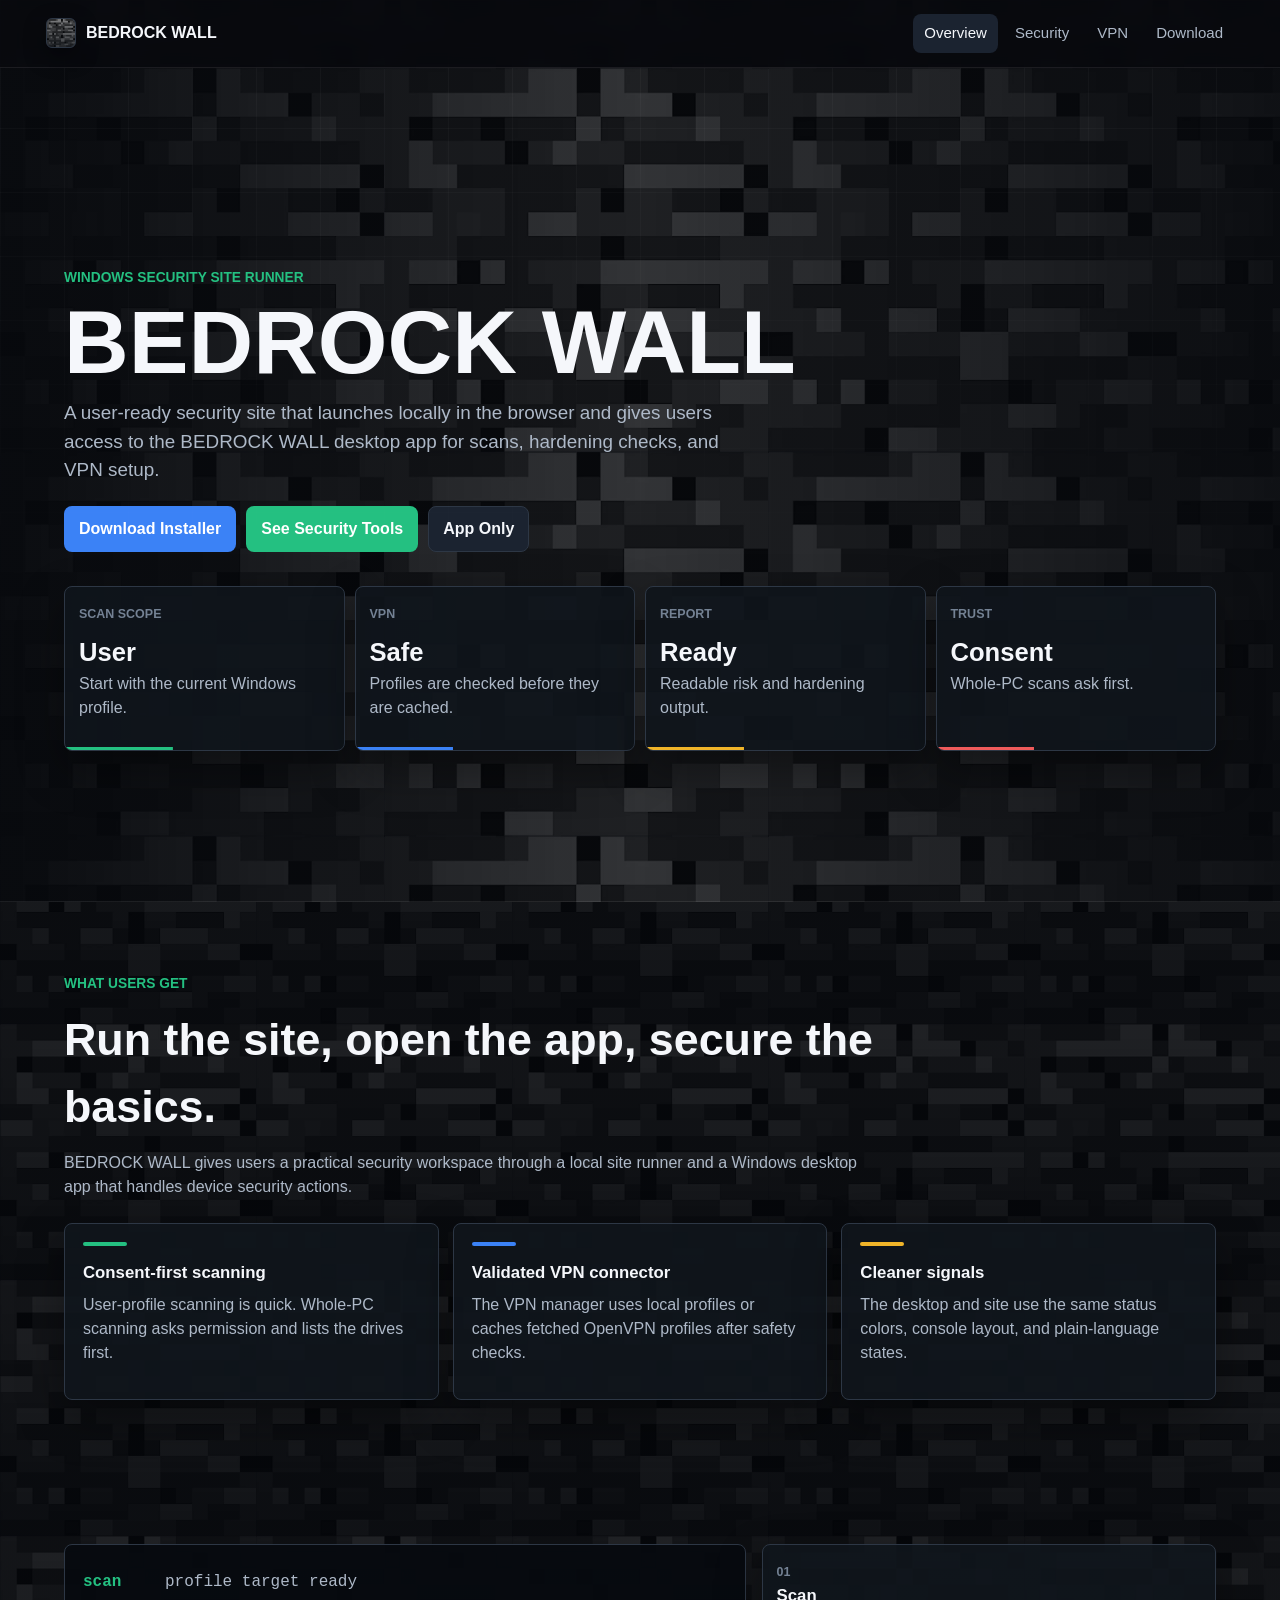
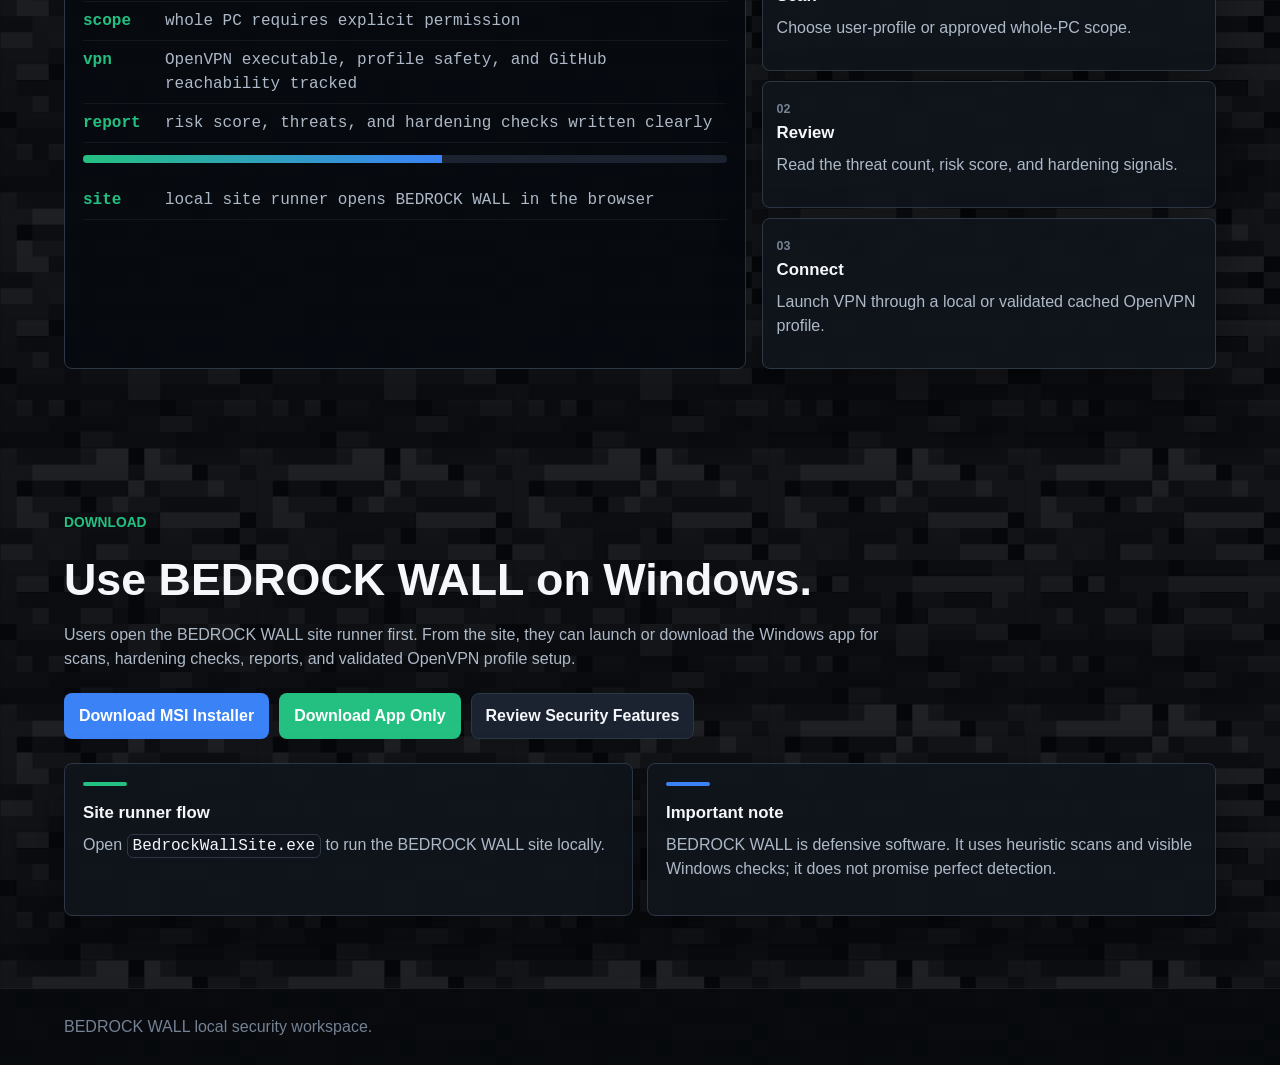
==== index.html @ 93a0dc99 "Rename BEDROCKWALL.html to index.html" ====
<!DOCTYPE html>
<html lang="en">
<head>
  <meta charset="UTF-8" />
  <meta name="viewport" content="width=device-width, initial-scale=1.0" />
  <meta http-equiv="refresh" content="0; url=pages/index.html" />
  <title>BEDROCK WALL</title>
  <link rel="stylesheet" href="pages/styles.css" />
</head>
<body>
  <main class="hero">
    <div class="hero-copy">
      <p class="eyebrow">Redirecting</p>
      <h1>BEDROCK WALL</h1>
      <p class="lead">Download BEDROCK WALL and secure your Windows device.</p>
      <div class="actions">
        <a class="button" href="pages/index.html">Open Download Site</a>
        <a class="button secondary" href="dist-msi/BedrockWallSetup.msi" download>Download Installer</a>
      </div>
    </div>
  </main>
</body>
</html>
---- pages/styles.css ----
:root {
  color-scheme: dark;
  --bg: #07090d;
  --panel: #10151c;
  --panel-2: #151b24;
  --panel-3: #1b2330;
  --line: #2d3745;
  --text: #f5f7fb;
  --muted: #aeb9c8;
  --dim: #748294;
  --blue: #3b82f6;
  --green: #24c081;
  --amber: #f0b429;
  --red: #ef5b5b;
  --shadow: rgba(0, 0, 0, 0.36);
}

* {
  box-sizing: border-box;
}

html {
  scroll-behavior: smooth;
}

body {
  margin: 0;
  min-height: 100vh;
  background:
    linear-gradient(rgba(5, 7, 11, 0.82), rgba(5, 7, 11, 0.92)),
    url("../resources/bedrock_texture.png");
  background-color: var(--bg);
  background-size: 256px 256px;
  color: var(--text);
  font-family: "Segoe UI", Arial, sans-serif;
  line-height: 1.5;
}

body::before {
  content: "";
  position: fixed;
  inset: 0;
  pointer-events: none;
  background-image:
    linear-gradient(rgba(255, 255, 255, 0.035) 1px, transparent 1px),
    linear-gradient(90deg, rgba(255, 255, 255, 0.035) 1px, transparent 1px);
  background-size: 64px 64px;
  mask-image: linear-gradient(to bottom, black, transparent 70%);
}

a {
  color: inherit;
}

.topbar {
  position: sticky;
  top: 0;
  z-index: 10;
  display: flex;
  align-items: center;
  justify-content: space-between;
  gap: 18px;
  padding: 14px clamp(18px, 4vw, 46px);
  background: rgba(7, 9, 13, 0.88);
  border-bottom: 1px solid rgba(255, 255, 255, 0.08);
  backdrop-filter: blur(14px);
}

.brand {
  display: inline-flex;
  align-items: center;
  gap: 10px;
  min-width: max-content;
  text-decoration: none;
  font-weight: 800;
  letter-spacing: 0;
}

.brand-mark {
  width: 30px;
  height: 30px;
  border: 1px solid var(--line);
  border-radius: 6px;
  background:
    linear-gradient(rgba(11, 15, 21, 0.2), rgba(11, 15, 21, 0.65)),
    url("../resources/bedrock_texture.png");
  background-size: cover;
  box-shadow: 0 8px 22px var(--shadow);
}

.nav {
  display: flex;
  flex-wrap: wrap;
  justify-content: flex-end;
  gap: 6px;
}

.nav a {
  min-height: 36px;
  padding: 8px 11px;
  border-radius: 8px;
  color: var(--muted);
  text-decoration: none;
  font-size: 0.94rem;
}

.nav a[aria-current="page"],
.nav a:hover {
  background: var(--panel-3);
  color: var(--text);
}

.hero {
  min-height: calc(100vh - 66px);
  display: grid;
  align-content: center;
  gap: 34px;
  padding: clamp(34px, 6vw, 76px) clamp(18px, 5vw, 68px) 26px;
  background:
    linear-gradient(90deg, rgba(7, 9, 13, 0.98), rgba(7, 9, 13, 0.70), rgba(7, 9, 13, 0.94)),
    url("../resources/bedrock_texture.png");
  background-size: auto, 384px 384px;
  border-bottom: 1px solid rgba(255, 255, 255, 0.08);
}

.hero-copy {
  max-width: 760px;
}

.eyebrow {
  margin: 0 0 12px;
  color: var(--green);
  font-size: 0.86rem;
  font-weight: 800;
  text-transform: uppercase;
}

h1,
h2,
h3,
p {
  margin-top: 0;
}

h1 {
  margin-bottom: 14px;
  font-size: clamp(2.4rem, 7vw, 5.6rem);
  line-height: 0.95;
  letter-spacing: 0;
}

h2 {
  margin-bottom: 10px;
  font-size: clamp(1.7rem, 4vw, 2.8rem);
  letter-spacing: 0;
}

h3 {
  margin-bottom: 8px;
  font-size: 1.05rem;
}

p {
  color: var(--muted);
}

code {
  padding: 2px 5px;
  border: 1px solid var(--line);
  border-radius: 6px;
  color: var(--text);
  background: rgba(16, 21, 28, 0.9);
  font-family: Consolas, "Courier New", monospace;
}

.lead {
  max-width: 680px;
  font-size: clamp(1rem, 2vw, 1.18rem);
}

.actions {
  display: flex;
  flex-wrap: wrap;
  gap: 10px;
  margin-top: 22px;
}

.button,
button {
  display: inline-flex;
  align-items: center;
  justify-content: center;
  min-height: 40px;
  padding: 10px 14px;
  border: 1px solid transparent;
  border-radius: 8px;
  color: #fff;
  background: var(--blue);
  cursor: pointer;
  font: inherit;
  font-weight: 800;
  text-decoration: none;
}

.button.secondary,
button.secondary {
  background: var(--green);
}

.button.subtle,
button.subtle {
  color: var(--text);
  background: var(--panel-3);
  border-color: var(--line);
}

button:disabled {
  opacity: 0.62;
  cursor: progress;
}

.console-strip {
  display: grid;
  grid-template-columns: repeat(4, minmax(150px, 1fr));
  gap: 10px;
}

.tile,
.feature,
.timeline-item,
.check-row,
.table-wrap {
  background: rgba(16, 21, 28, 0.92);
  border: 1px solid var(--line);
  border-radius: 8px;
  box-shadow: 0 18px 45px var(--shadow);
}

.tile {
  min-height: 104px;
  padding: 14px;
  overflow: hidden;
  position: relative;
}

.tile::after {
  content: "";
  position: absolute;
  left: 0;
  right: 0;
  bottom: 0;
  height: 3px;
  background: var(--green);
  transform: translateX(-65%);
  animation: sweep 2.9s linear infinite;
}

.tile:nth-child(2)::after {
  background: var(--blue);
  animation-delay: 0.4s;
}

.tile:nth-child(3)::after {
  background: var(--amber);
  animation-delay: 0.8s;
}

.tile:nth-child(4)::after {
  background: var(--red);
  animation-delay: 1.2s;
}

.label {
  color: var(--dim);
  font-size: 0.78rem;
  font-weight: 800;
  text-transform: uppercase;
}

.value {
  display: block;
  margin-top: 8px;
  color: var(--text);
  font-size: 1.6rem;
  font-weight: 900;
}

.section {
  padding: clamp(34px, 6vw, 72px) clamp(18px, 5vw, 68px);
}

.section-header {
  max-width: 820px;
  margin-bottom: 24px;
}

.grid {
  display: grid;
  grid-template-columns: repeat(3, minmax(0, 1fr));
  gap: 14px;
}

.grid.two {
  grid-template-columns: repeat(2, minmax(0, 1fr));
}

.feature {
  padding: 18px;
}

.accent {
  width: 44px;
  height: 4px;
  margin-bottom: 14px;
  border-radius: 8px;
  background: var(--green);
}

.feature:nth-child(2) .accent,
.accent.blue {
  background: var(--blue);
}

.feature:nth-child(3) .accent,
.accent.amber {
  background: var(--amber);
}

.feature:nth-child(4) .accent,
.accent.red {
  background: var(--red);
}

.workspace {
  display: grid;
  grid-template-columns: minmax(0, 1.2fr) minmax(280px, 0.8fr);
  gap: 16px;
}

.terminal {
  min-height: 360px;
  padding: 18px;
  background: rgba(7, 10, 15, 0.96);
  border: 1px solid var(--line);
  border-radius: 8px;
  overflow: hidden;
  font-family: Consolas, "Courier New", monospace;
}

.terminal-line {
  display: flex;
  gap: 10px;
  padding: 7px 0;
  color: var(--muted);
  border-bottom: 1px solid rgba(255, 255, 255, 0.05);
}

.terminal-line strong {
  min-width: 72px;
  color: var(--green);
}

.meter {
  height: 8px;
  margin: 12px 0 18px;
  overflow: hidden;
  background: var(--panel-3);
  border-radius: 8px;
}

.meter span {
  display: block;
  width: 64%;
  height: 100%;
  background: linear-gradient(90deg, var(--green), var(--blue));
  animation: pulse-width 3s ease-in-out infinite;
}

.timeline {
  display: grid;
  gap: 10px;
}

.timeline-item {
  padding: 14px;
}

.checklist {
  display: grid;
  gap: 10px;
}

.check-row {
  display: grid;
  grid-template-columns: 12px minmax(0, 1fr) auto;
  gap: 12px;
  align-items: center;
  padding: 14px;
}

.dot {
  width: 10px;
  height: 10px;
  border-radius: 50%;
  background: var(--green);
  box-shadow: 0 0 18px var(--green);
}

.dot.amber {
  background: var(--amber);
  box-shadow: 0 0 18px var(--amber);
}

.dot.blue {
  background: var(--blue);
  box-shadow: 0 0 18px var(--blue);
}

.status {
  min-height: 24px;
  margin: 0 0 12px;
  color: var(--amber);
  font-weight: 700;
}

.badge {
  display: inline-flex;
  align-items: center;
  min-height: 28px;
  padding: 5px 9px;
  border: 1px solid var(--line);
  border-radius: 8px;
  color: var(--text);
  background: var(--panel-3);
  font-size: 0.82rem;
  font-weight: 800;
}

.badge.safe {
  color: #d9fff0;
  border-color: rgba(36, 192, 129, 0.42);
  background: rgba(36, 192, 129, 0.14);
}

.table-wrap {
  overflow-x: auto;
}

table {
  width: 100%;
  min-width: 720px;
  border-collapse: collapse;
}

th,
td {
  padding: 12px;
  border-bottom: 1px solid rgba(255, 255, 255, 0.07);
  text-align: left;
  vertical-align: middle;
}

th {
  color: #93c5fd;
  font-size: 0.78rem;
  text-transform: uppercase;
}

td {
  color: #e6edf6;
}

tr:last-child td {
  border-bottom: 0;
}

.empty {
  color: var(--muted);
  padding: 18px;
}

.footer {
  padding: 26px clamp(18px, 5vw, 68px);
  color: var(--dim);
  border-top: 1px solid rgba(255, 255, 255, 0.08);
  background: rgba(7, 9, 13, 0.9);
}

@keyframes sweep {
  from {
    transform: translateX(-80%);
  }

  to {
    transform: translateX(110%);
  }
}

@keyframes pulse-width {
  0%,
  100% {
    width: 54%;
  }

  50% {
    width: 82%;
  }
}

@media (max-width: 860px) {
  .topbar {
    align-items: flex-start;
    flex-direction: column;
  }

  .nav {
    justify-content: flex-start;
  }

  .console-strip,
  .grid,
  .grid.two,
  .workspace {
    grid-template-columns: 1fr;
  }

  .hero {
    min-height: auto;
  }
}
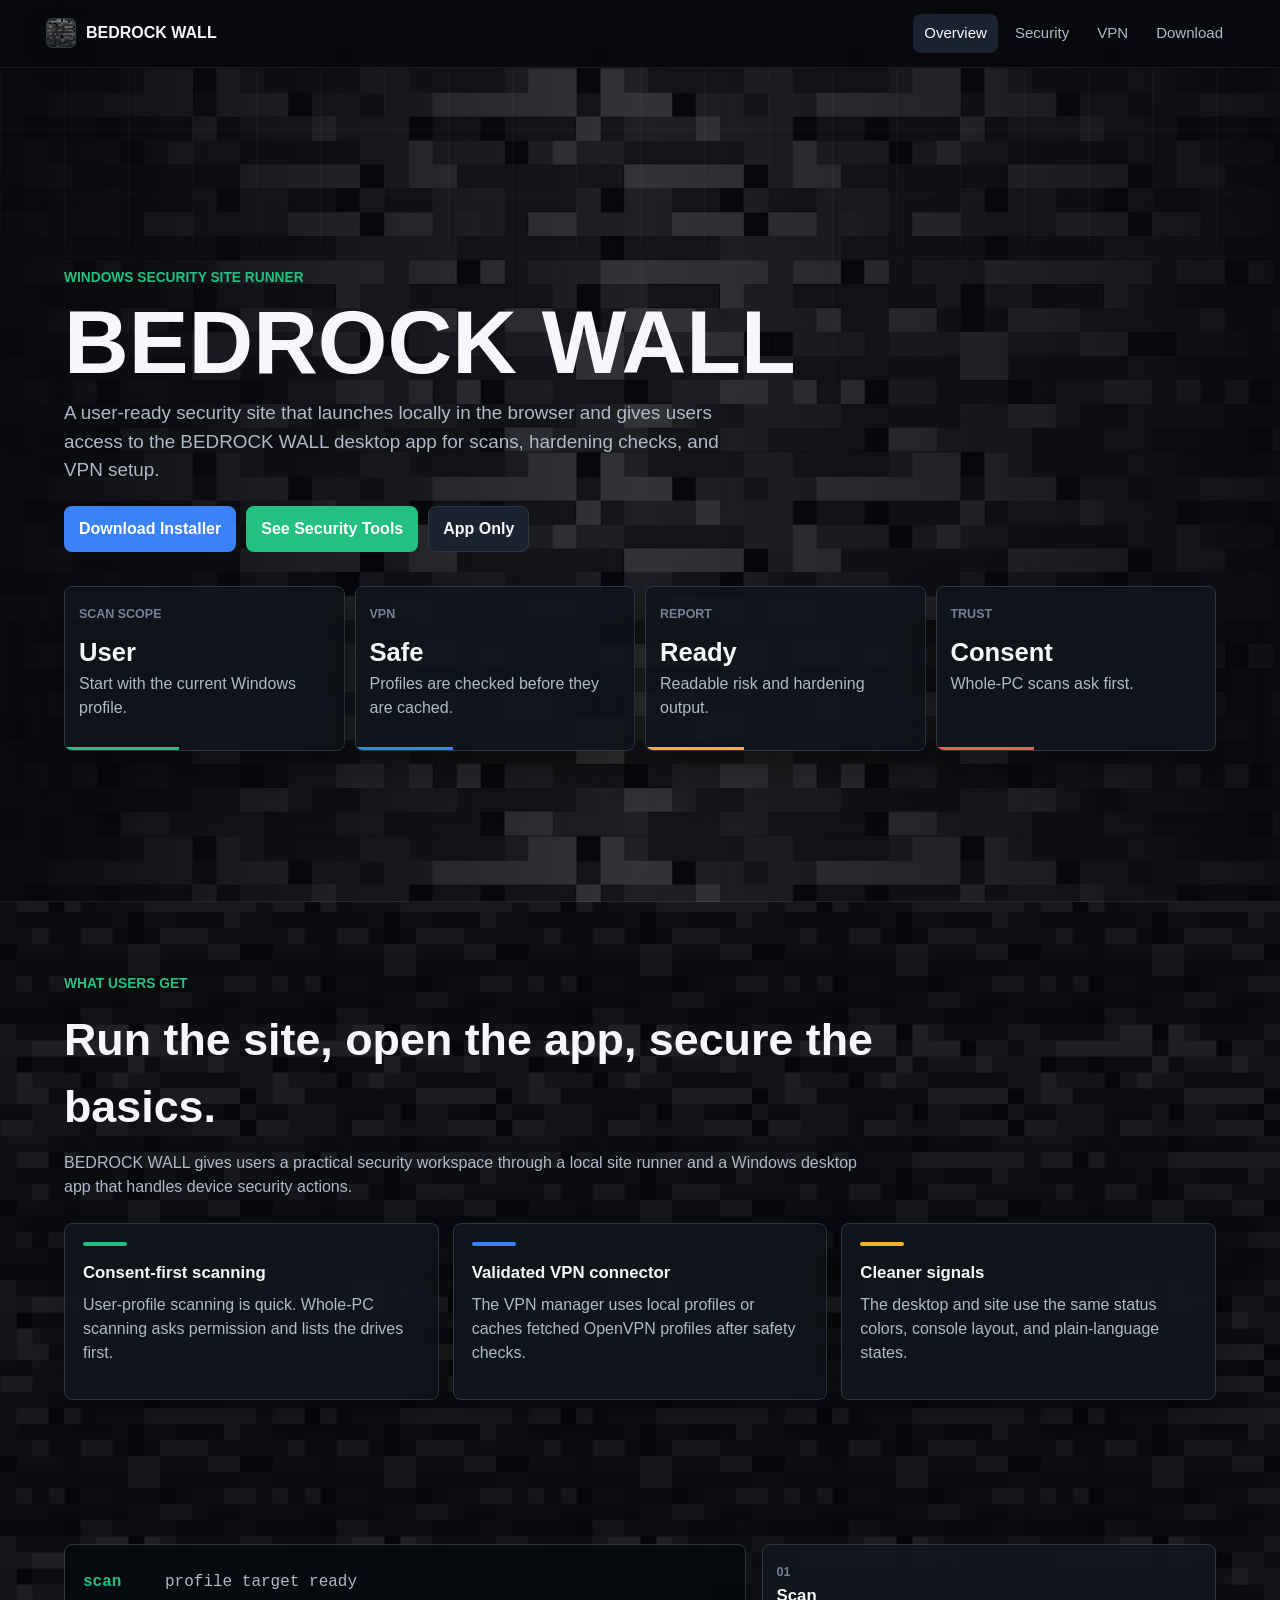
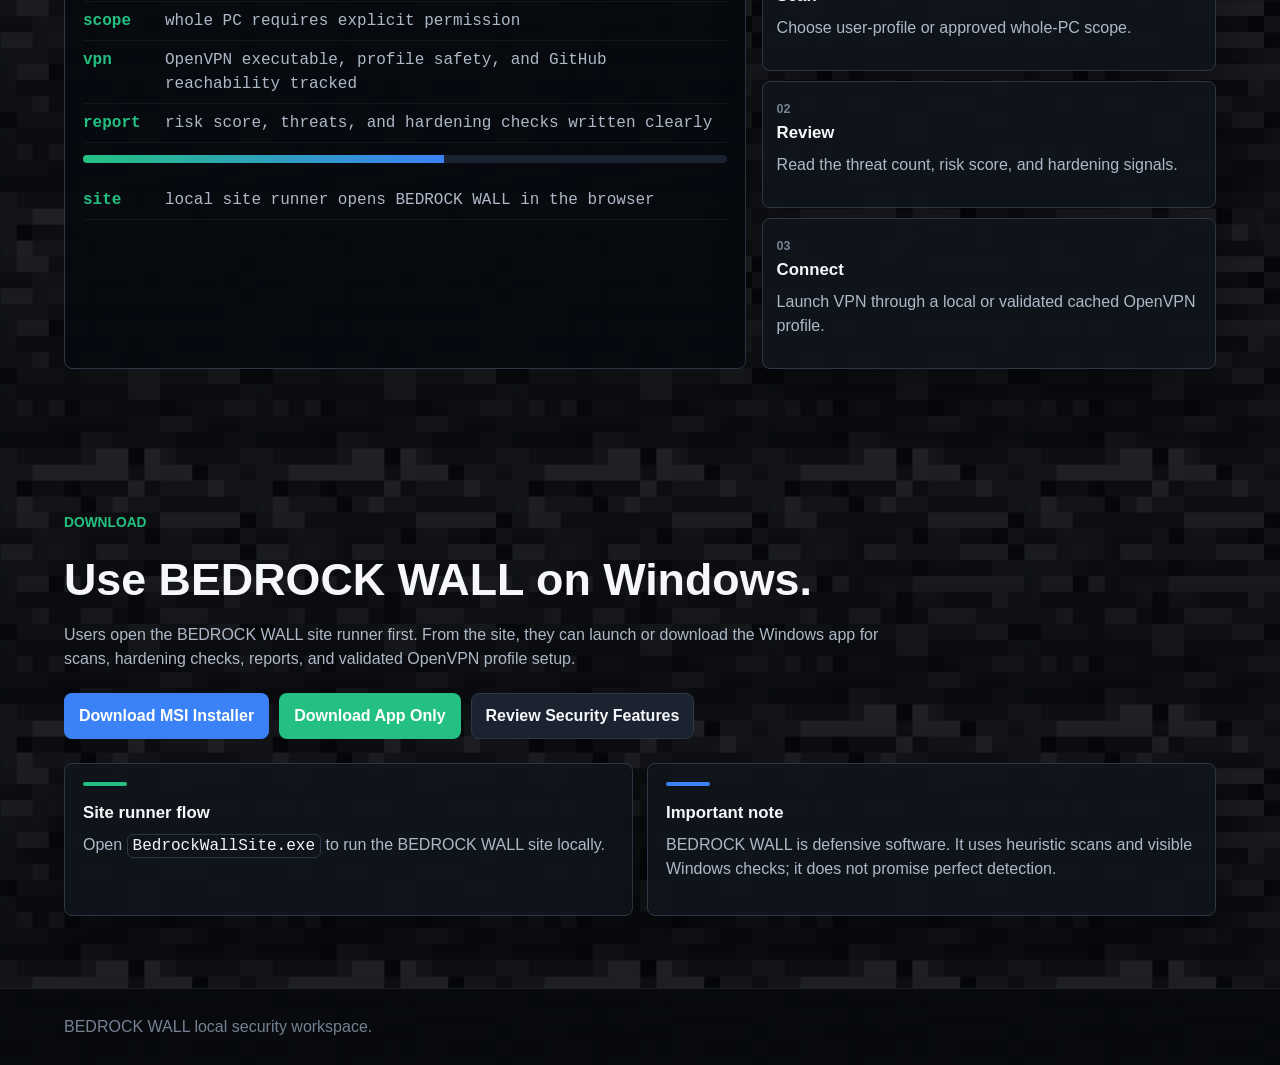
==== commit df71789f: "Add files via upload" ====
--- a/index.html
+++ b/index.html
@@ -15,7 +15,7 @@
       <p class="lead">Download BEDROCK WALL and secure your Windows device.</p>
       <div class="actions">
         <a class="button" href="pages/index.html">Open Download Site</a>
-        <a class="button secondary" href="dist-msi/BedrockWallSetup.msi" download>Download Installer</a>
+        <a class="button secondary" href="https://drive.google.com/file/d/1009OixcVhNz9jVyaunA8kSQN3QoA4m2z/view?usp=sharing" download>Download Installer</a>
       </div>
     </div>
   </main>
